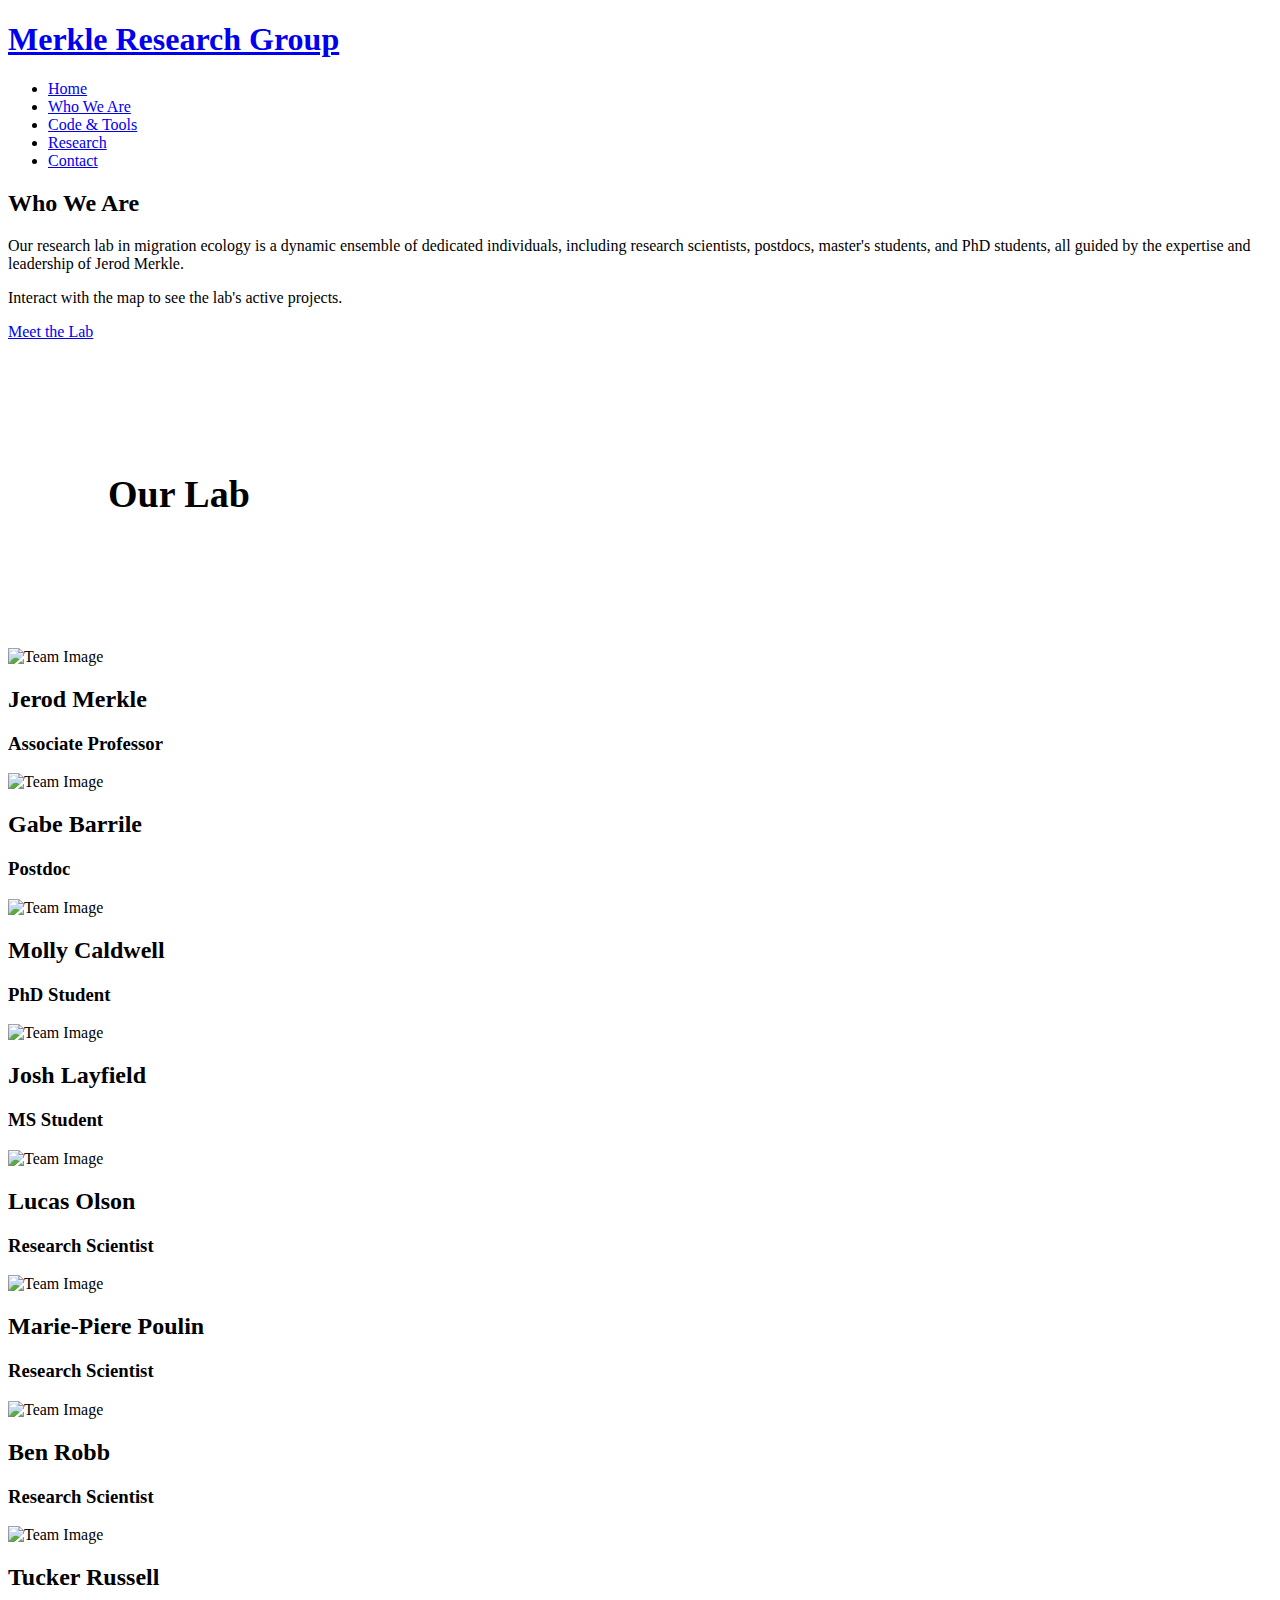
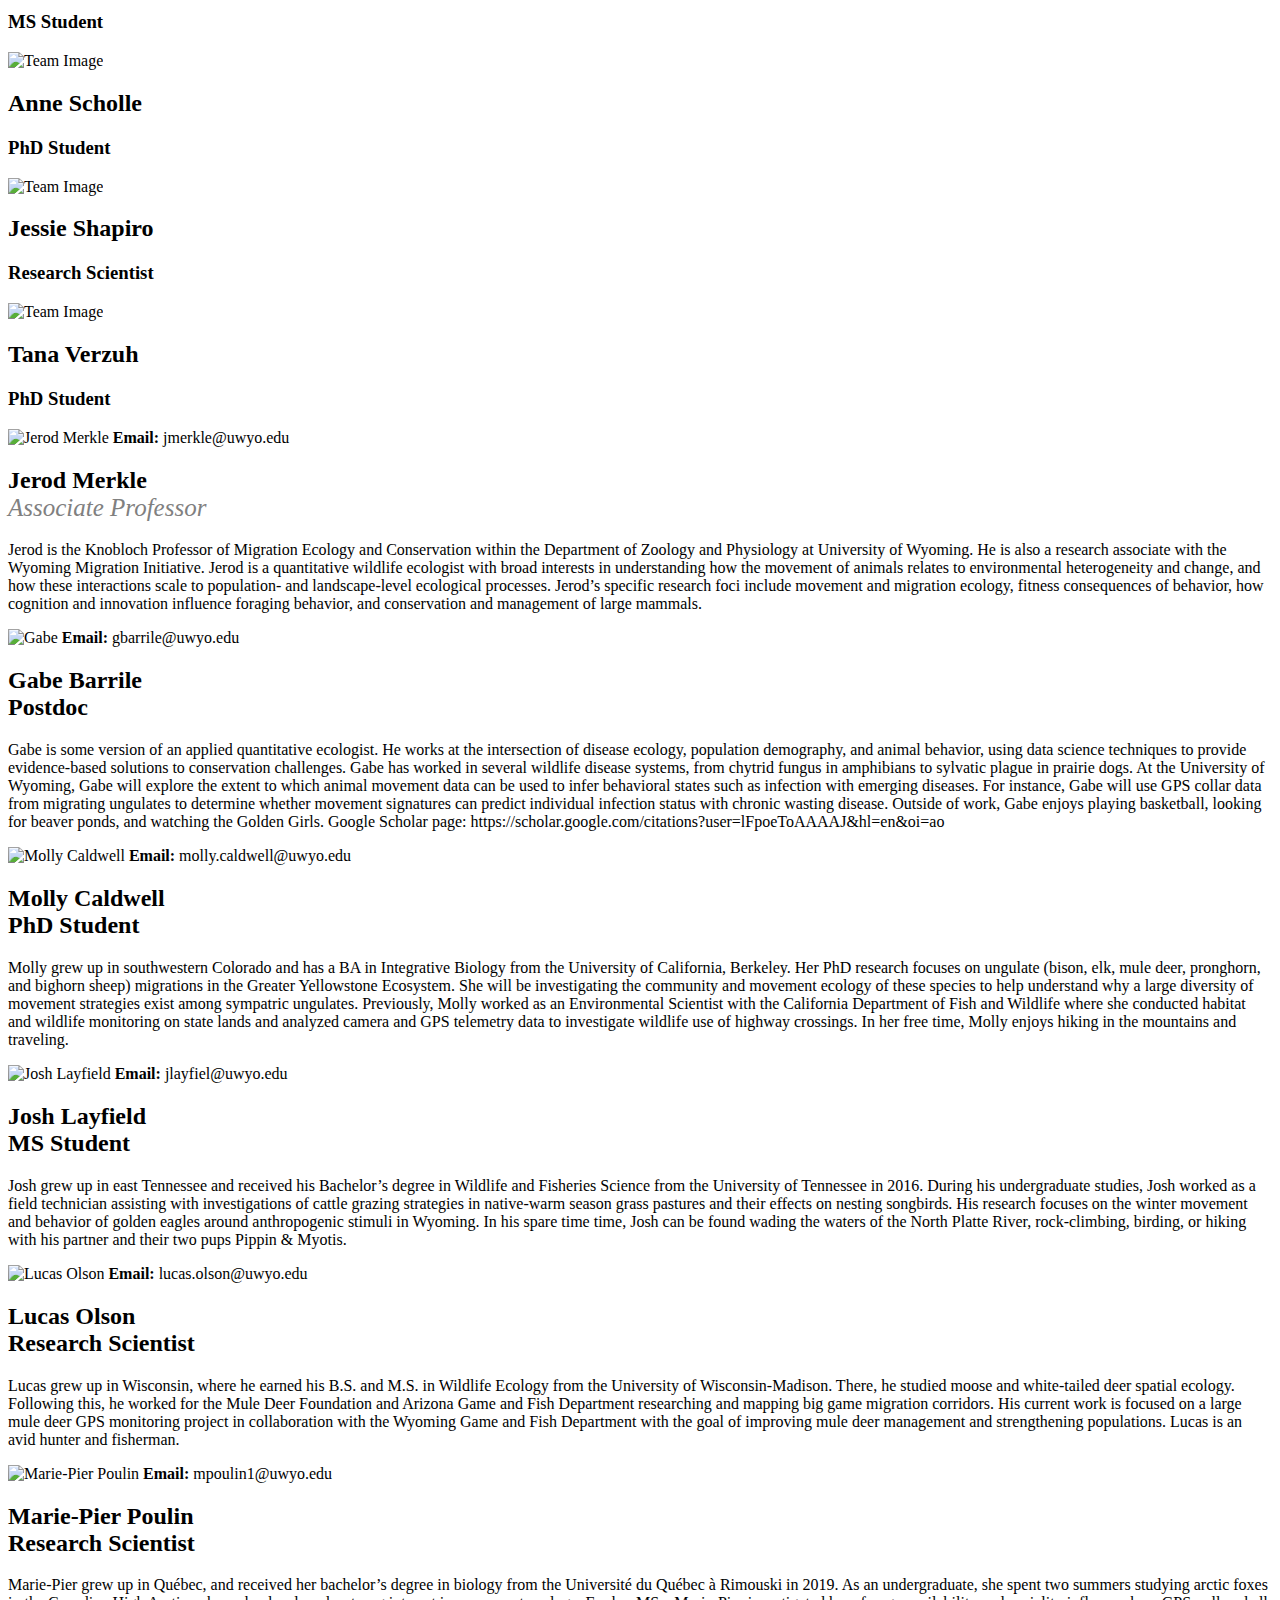
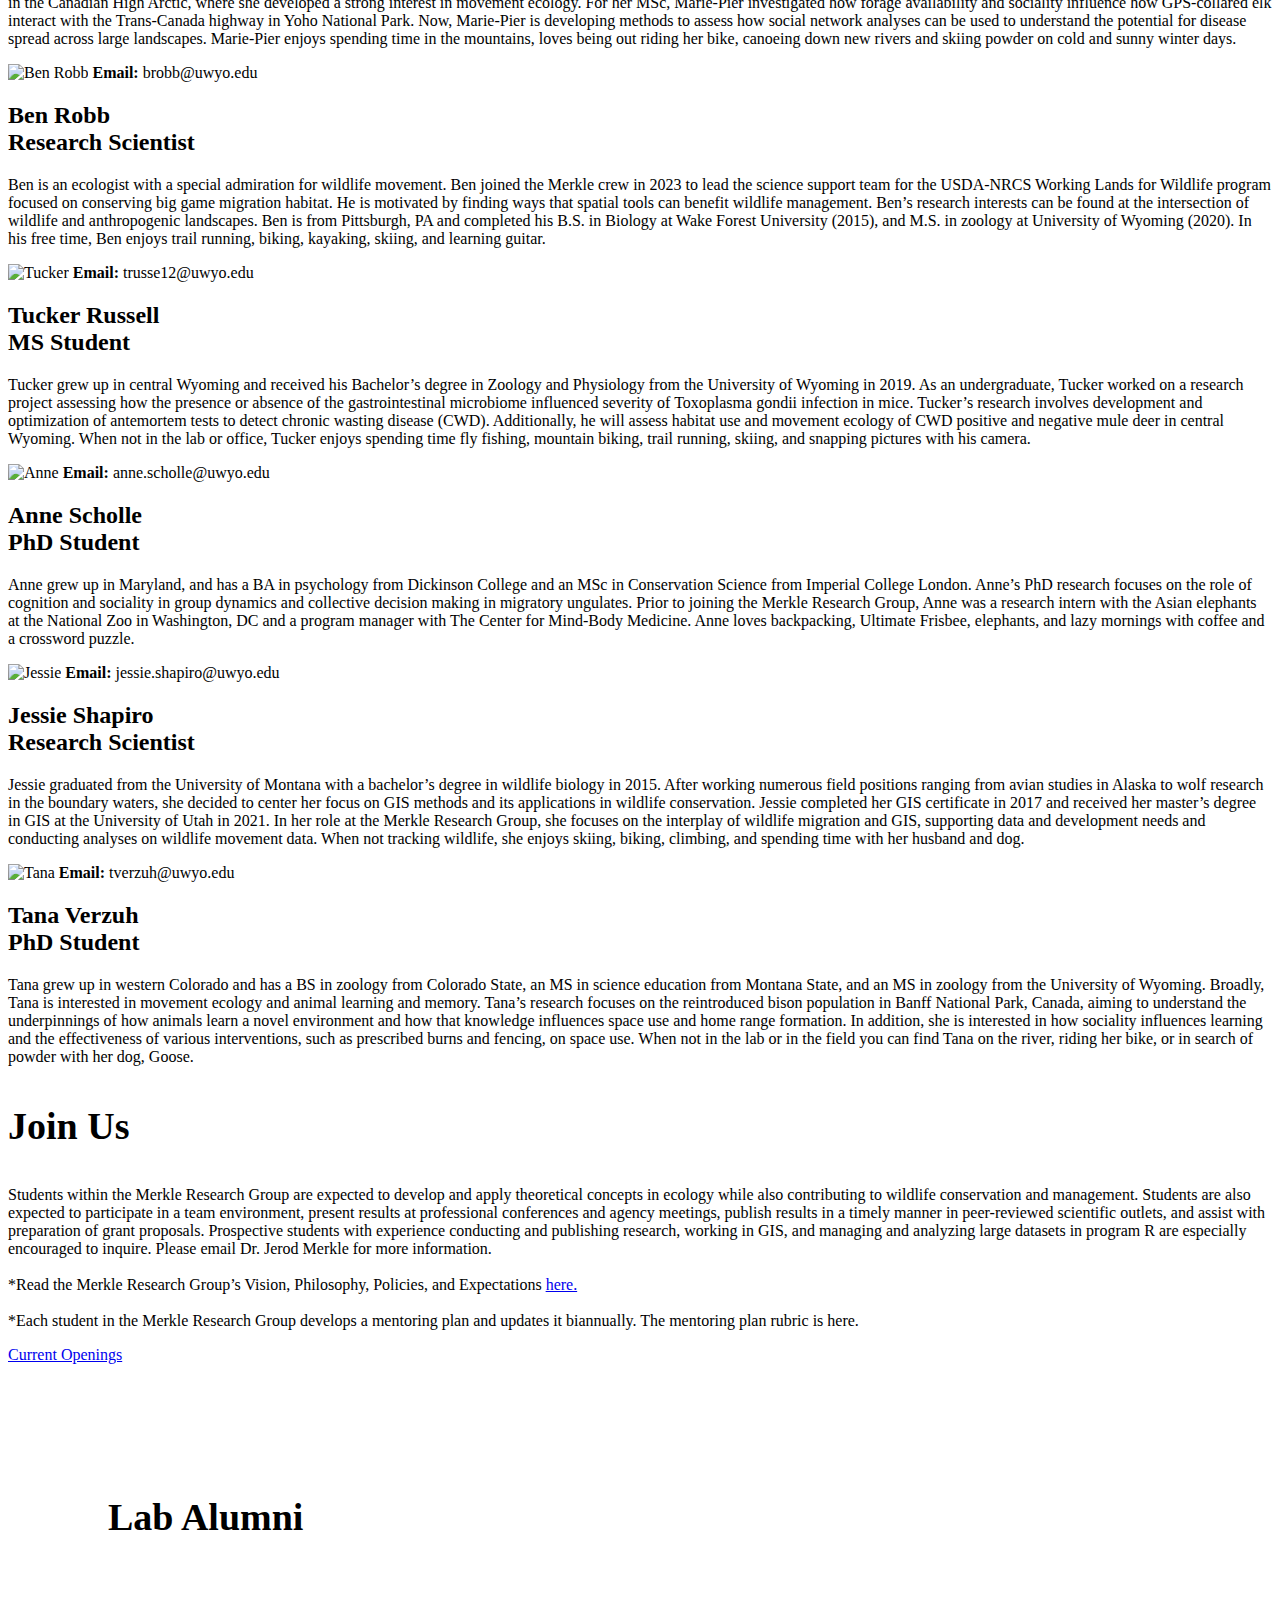
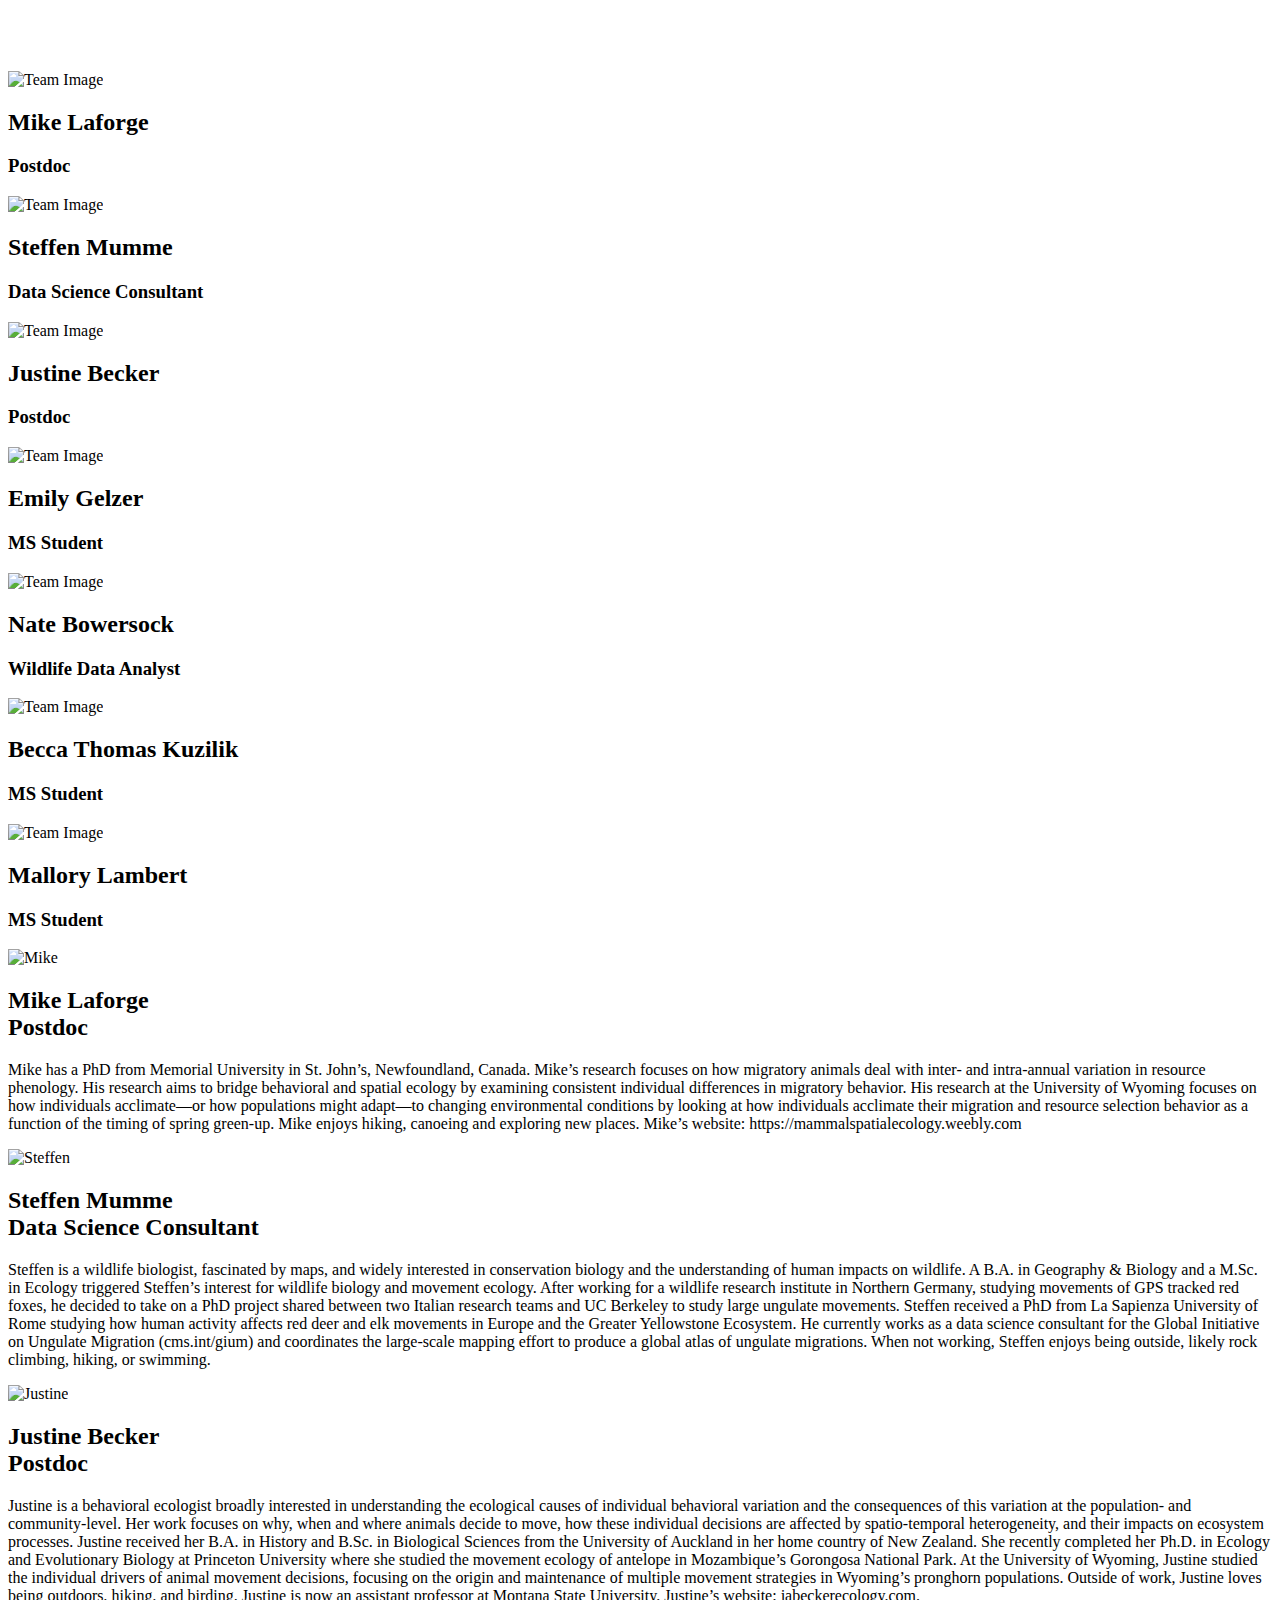
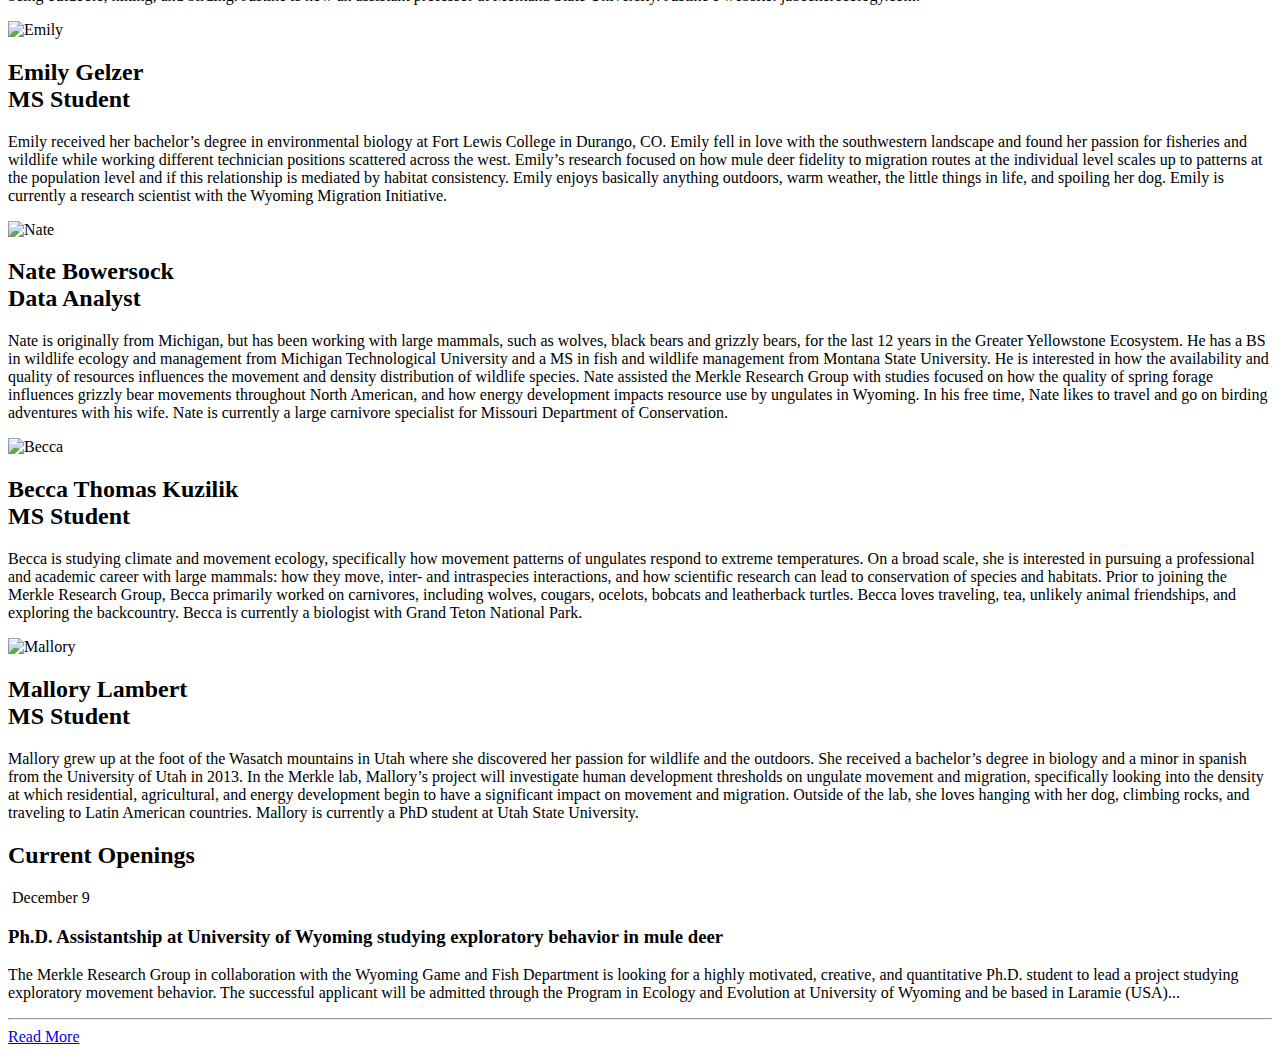
==== about.html @ b8bad6b3 "Add files via upload" ====
<!DOCTYPE html>
<html lang="en">

<head>
  <meta charset="utf-8">
  <meta content="width=device-width, initial-scale=1.0" name="viewport">

  <title>Merkle Research Group - Who We Are</title>
  <meta content="" name="description">
  <meta content="" name="keywords">

  <!-- Favicons -->
  <link href="assets/img/favicon.png" rel="icon">

  <!-- Google Fonts -->
  <link rel="preconnect" href="https://fonts.googleapis.com">
  <link rel="preconnect" href="https://fonts.gstatic.com" crossorigin>
  <link
    href="https://fonts.googleapis.com/css2?family=Open+Sans:ital,wght@0,300;0,400;0,500;0,600;0,700;1,300;1,400;1,600;1,700&family=Roboto:ital,wght@0,300;0,400;0,500;0,600;0,700;1,300;1,400;1,500;1,600;1,700&family=Work+Sans:ital,wght@0,300;0,400;0,500;0,600;0,700;1,300;1,400;1,500;1,600;1,700&display=swap"
    rel="stylesheet">

  <!-- Vendor CSS Files -->
  <link href="assets/vendor/bootstrap/css/bootstrap.min.css" rel="stylesheet">
  <link href="assets/vendor/bootstrap-icons/bootstrap-icons.css" rel="stylesheet">
  <link href="assets/vendor/fontawesome-free/css/all.min.css" rel="stylesheet">
  <link rel="stylesheet" href="https://cdnjs.cloudflare.com/ajax/libs/font-awesome/6.3.0/css/all.min.css">

  <link href="assets/vendor/aos/aos.css" rel="stylesheet">
  <link href="assets/vendor/glightbox/css/glightbox.min.css" rel="stylesheet">
  <link href="assets/vendor/swiper/swiper-bundle.min.css" rel="stylesheet">
  <!-- Libraries Stylesheet -->
  <link href="lib/animate/animate.min.css" rel="stylesheet">
  <link href="lib/owlcarousel/assets/owl.carousel.min.css" rel="stylesheet">
  <link href="lib/lightbox/css/lightbox.min.css" rel="stylesheet">

  <!-- Template Main CSS File -->
  <link href="assets/css/main.css" rel="stylesheet">

</head>

<body>

  <!-- ======= Header ======= -->
  <header id="header" class="header d-flex bg-black align-items-center">
    <div class="container-fluid container-xl d-flex align-items-center justify-content-between">

      <a href="index.html" class="logo d-flex align-items-center">
        <!-- Uncomment the line below if you also wish to use an image logo -->
        <!-- <img src="assets/img/logo.png" alt=""> -->
        <h1>Merkle Research Group<span></span></h1>
      </a>

      <i class="mobile-nav-toggle mobile-nav-show bi bi-list"></i>
      <i class="mobile-nav-toggle mobile-nav-hide d-none bi bi-x"></i>
      <nav id="navbar" class="navbar">
        <ul>
          <li><a href="index.html" >Home</a></li>
          <li><a href="about.html" class="active">Who We Are</a></li>
          <li><a href="code-tools.html">Code & Tools</a></li>
          <li><a href="research.html">Research</a></li>
          <li><a href="contact.html">Contact</a></li>
        </ul>
      </nav><!-- .navbar -->

    </div>
  </header><!-- End Header -->

  <main id="main">

<!-- 
  <div class="breadcrumbs d-flex align-items-center" style="background-image: url(assets/img/pronghorn.jpg);">
    <div class="container position-relative d-flex flex-column align-items-center" data-aos="fade">

      <h2>Who We Are</h2>
   
    </div>
  </div>End Breadcrumbs -->
<!-- Page Header End -->
    <section id="hero" class="hero">

      
  
      <div id="hero-carousel" class="carousel slide" data-bs-ride="carousel" data-bs-interval="3000">
        <div class="carousel-item active" style="position: relative;">
            <!-- Create a container for the iframe -->
            <div class="iframe-container" style="position: absolute; top: 0; left: 0; width: 100%; height: 100%; z-index: 1001;">
                <iframe id="mapFrame" src="study_areas.html" frameborder="0" style="width: 100%; height: 100%; z-index: 1001;"></iframe>
            </div>
    
            <div class="carousel-content" style="position: relative;">
            </div>
    
            <div class="custom-box">
              <div class = "info1">

                <h2>Who We Are</h2>
                <p data-aos="fade-up">Our research lab in migration ecology is a dynamic ensemble of dedicated individuals, 
                  including research scientists, postdocs, master's students, 
                  and PhD students, all guided by the expertise and leadership of Jerod Merkle. </p>
                  <p data-aos="fade-up">Interact with the map to see the lab's active projects.</p>
                  <a data-aos="fade-up" data-aos-delay="200" href="#team" class="btn-get-started">Meet the Lab</a>
                </div>

                </div>
        </div>
    </div>
    
  
    
  
  
    </section> 
  
    <!-- ====== Team Section ======= -->
    <div class="container" id = "team">
      <div class="section-header" style = "padding:100px;">
        <h2 style = "font-size: 38px;
        font-weight: 700;">Our Lab</h2>
      </div>
      <div class="row">
        <div class="column">
          <div class="team-6">
            <div class="team-img" data-tab="team1">
              <img src="assets/img/team/team-1.jpg" alt="Team Image">
            </div>
            <div class="team-content">
              <h2>Jerod Merkle</h2>
              <h3>Associate Professor</h3>
            </div>
          </div>
        </div>
        <div class="column">
          <div class="team-6">
            <div class="team-img" data-tab="team2">
              <img src="assets/img/team/gabe.png" alt="Team Image">
            </div>
            <div class="team-content">
              <h2>Gabe Barrile</h2>
              <h3>Postdoc</h3>
            </div>
          </div>
        </div>
          <div class="column">
              <div class="team-6">
                <div class="team-img" data-tab="team3">
                  <img src="assets/img/team/molly.png" alt="Team Image">
                  </div>
                  <div class="team-content">
                      <h2>Molly Caldwell</h2>
                      <h3>PhD Student</h3>

                  </div>
              </div>
          </div>
          <div class="column">
              <div class="team-6">
                <div class="team-img" data-tab="team4">
                  <img src="assets/img/team/josh.png" alt="Team Image">
                  </div>
                  <div class="team-content">
                      <h2>Josh Layfield</h2>
                      <h3>MS Student</h3>
                  </div>
              </div>
          </div>
          <div class="column">
            <div class="team-6">
              <div class="team-img" data-tab="team5">
                <img src="assets/img/team/lucas_olson.png" alt="Team Image">
                </div>
                <div class="team-content">
                    <h2>Lucas Olson</h2>
                    <h3>Research Scientist</h3>
                </div>
            </div>
        </div>
        <div class="column">
          <div class="team-6">
            <div class="team-img" data-tab="team6">
              <img src="assets/img/team/mp.png" alt="Team Image">
              </div>
              <div class="team-content">
                  <h2>Marie-Piere Poulin</h2>
                  <h3>Research Scientist</h3>
              </div>
          </div>
      </div>
      <div class="column">
        <div class="team-6">
          <div class="team-img" data-tab="team7">
            <img src="assets/img/team/ben_robb.png" alt="Team Image">
            </div>
            <div class="team-content">
                <h2>Ben Robb</h2>
                <h3>Research Scientist</h3>
            </div>
        </div>
    </div>
        <div class="column">
          <div class="team-6">
            <div class="team-img" data-tab="team8">
              <img src="assets/img/team/tucker.png" alt="Team Image">
              </div>
              <div class="team-content">
                  <h2>Tucker Russell</h2>
                  <h3>MS Student</h3>
              </div>
          </div>
      </div>
      <div class="column">
        <div class="team-6">
          <div class="team-img" data-tab="team9">
            <img src="assets/img/team/anne.png" alt="Team Image">
            </div>
            <div class="team-content">
                <h2>Anne Scholle</h2>
                <h3>PhD Student</h3>
            </div>
        </div>
    </div>
      <div class="column">
        <div class="team-6">
          <div class="team-img" data-tab="team10">
            <img src="assets/img/team/jessie_shapiro.png" alt="Team Image">
            </div>
            <div class="team-content">
                <h2>Jessie Shapiro</h2>
                <h3>Research Scientist</h3>
            </div>
        </div>
    </div>
    <div class="column">
      <div class="team-6">
        <div class="team-img" data-tab="team11">
          <img src="assets/img/team/tana.png" alt="Team Image">
          </div>
          <div class="team-content">
              <h2>Tana Verzuh</h2>
              <h3>PhD Student</h3>
          </div>
      </div>
    </div>
      </div> 
  </div>
  <!--- ========= End of Team Section ======== -->


    <!--- ========= Start of Popups for Team Section ======== -->

            <!-- Popup for Team Member 1 -->
            <div class="popup_wrap" id="team1">
              <div class="overlay"></div>
    
              <div class="popup_box">
                <div class="close_btn"></div>
                <div class="left_image">
                  <img src="assets/img/team/team-1.jpg" alt="Jerod Merkle"/>
                  <span class="email">
                    <strong>Email:</strong> jmerkle@uwyo.edu
                    </span>   
                </div>
    
                <div class="right_content">
                  <h2>Jerod Merkle <br>
                    <span class="status" style="font-style: italic; color: grey; font-size: 25px; font-weight: lighter;">Associate Professor</span>
                  </h2>
                  <p>
                    <!-- Content for Team Member 1 -->
                    Jerod is the Knobloch Professor of Migration Ecology and Conservation within the Department of Zoology and Physiology at
                     University of Wyoming.  He is also a research associate with the Wyoming Migration Initiative. Jerod is a quantitative 
                     wildlife ecologist with broad interests in understanding how the movement of animals relates to environmental heterogeneity 
                     and change, and how these interactions scale to population- and landscape-level ecological processes. Jerod’s specific research 
                     foci include movement and migration ecology, fitness consequences of behavior, 
                    how cognition and innovation influence foraging behavior, and conservation and management of large mammals.
                  </p>
                </div>
              </div>
            </div>


            <!-- Popup for Team Member 2 -->
            <div class="popup_wrap" id="team2">
              <div class="overlay"></div>
    
              <div class="popup_box">
                <div class="close_btn"></div>
                <div class="left_image">
                  <img src="assets/img/team/gabe.png" alt="Gabe"/>
                  <span class="email">
                    <strong>Email:</strong> gbarrile@uwyo.edu
                    </span>   
                </div>
    
                <div class="right_content">
                  <h2>Gabe Barrile <br>
                    <span class="status">Postdoc</span>
                  </h2>
                  <p>
                    <!-- Content for Team Member 2 -->
                    Gabe is some version of an applied quantitative ecologist. He works at the intersection of disease ecology, 
                    population demography, and animal behavior, using data science techniques to provide evidence-based solutions
                      to conservation challenges. Gabe has worked in several wildlife disease systems, from chytrid fungus in amphibians 
                      to sylvatic plague in prairie dogs. At the University of Wyoming, Gabe will explore the extent to which animal movement
                      data can be used to infer behavioral states such as infection with emerging diseases. For instance, Gabe will 
                      use GPS collar data from migrating ungulates to determine whether movement signatures can predict individual 
                      infection status with chronic wasting disease. Outside of work, Gabe enjoys playing basketball, looking for
                        beaver ponds, and watching the Golden Girls.
                      Google Scholar page: https://scholar.google.com/citations?user=lFpoeToAAAAJ&hl=en&oi=ao
                  </p>
                
                </div>
              </div>
            </div>
              <!-- Popup for Team Member 3 -->
              <div class="popup_wrap" id="team3">
                <div class="overlay"></div>
      
                <div class="popup_box">
                  <div class="close_btn"></div>
                  <div class="left_image">
                    <img src="assets/img/team/molly.png" alt="Molly Caldwell"/>
                    <span class="email">
                      <strong>Email:</strong> molly.caldwell@uwyo.edu
                      </span>   
                  </div>
      
                  <div class="right_content">
                    <h2>Molly Caldwell <br>
                      <span class="status" >PhD Student</span>
                    </h2>
                    <p>
                      <!-- Content for Team Member 3 -->
                      Molly grew up in southwestern Colorado and has a BA in Integrative Biology from the University of California, Berkeley.
                       Her PhD research focuses on ungulate (bison, elk, mule deer, pronghorn, and bighorn sheep) migrations in the Greater Yellowstone
                        Ecosystem. She will be investigating the community and movement ecology of these species to help understand why a large
                         diversity of movement strategies exist among sympatric ungulates. Previously, Molly worked as an Environmental Scientist 
                         with the California Department of Fish and Wildlife where she conducted habitat and wildlife monitoring on state lands
                          and analyzed camera and GPS telemetry data to investigate wildlife use of highway crossings. 
                      In her free time, Molly enjoys hiking in the mountains and traveling.
                    </p>
                 
                  </div>
                </div>
              </div>


            <!-- Popup for Team Member 4 -->
            <div class="popup_wrap" id="team4">
              <div class="overlay"></div>
    
              <div class="popup_box">
                <div class="close_btn"></div>
                <div class="left_image">
                  <img src="assets/img/team/josh.png" alt="Josh Layfield"/>
                  <span class="email">
                    <strong>Email:</strong> jlayfiel@uwyo.edu
                    </span>                
                  </div>
    
                <div class="right_content">
                  <h2>Josh Layfield <br>
                    <span class="status">MS Student</span>
                  </h2>
                  <p>
                    <!-- Content for Team Member 4 -->
                    Josh grew up in east Tennessee and received his Bachelor’s degree in Wildlife and Fisheries Science from the University of Tennessee in 2016.  During his undergraduate studies, Josh worked as a field technician assisting with investigations of cattle grazing strategies in native-warm season grass pastures and their effects on nesting songbirds. His research focuses on the winter movement and behavior of golden eagles around anthropogenic stimuli in Wyoming. In his spare time time, Josh can be found wading the waters of the North Platte River, rock-climbing, birding, or hiking with his partner and their two pups Pippin & Myotis.
                  </p>
               
                </div>
              </div>
            </div>

             <!-- Popup for Team Member 5 -->
             <div class="popup_wrap" id="team5">
              <div class="overlay"></div>
    
              <div class="popup_box">
                <div class="close_btn"></div>
                <div class="left_image">
                  <img src="assets/img/team/lucas_olson.png" alt="Lucas Olson"/>
                  <span class="email">
                    <strong>Email:</strong> lucas.olson@uwyo.edu
                    </span>                </div>
    
                <div class="right_content">
                  <h2>Lucas Olson <br>
                    <span class="status">Research Scientist</span>

                  </h2>

                  <p>
                    <!-- Content for Team Member 5-->
                    Lucas grew up in Wisconsin, where he earned his B.S. and M.S. in Wildlife Ecology from the University of Wisconsin-Madison. 
                    There, he studied moose and white-tailed deer spatial ecology. Following this, he worked for the Mule Deer Foundation and 
                    Arizona Game and Fish Department researching and mapping big game migration corridors. His current work is focused on a large 
                    mule deer GPS monitoring project in collaboration with the Wyoming Game and Fish Department with the goal of improving mule deer
                     management and strengthening populations. 
                    Lucas is an avid hunter and fisherman.
                  </p>
               
                </div>
              </div>
            </div>


              <!-- Popup for Team Member 6 -->
              <div class="popup_wrap" id="team6">
                <div class="overlay"></div>
      
                <div class="popup_box">
                  <div class="close_btn"></div>
                  <div class="left_image">
                    <img src="assets/img/team/mp.png" alt="Marie-Pier Poulin"/>
                    <span class="email">
                      <strong>Email:</strong> mpoulin1@uwyo.edu
                      </span>                  </div>
      
                  <div class="right_content">
                    <h2>Marie-Pier Poulin <br>
                      <span class="status">Research Scientist</span>
                    </h2>
                    <p>
                      <!-- Content for Team Member 5-->
                      Marie-Pier grew up in Québec, and received her bachelor’s degree in biology from the Université du Québec à Rimouski in 2019.
                       As an undergraduate, she spent two summers studying arctic foxes in the Canadian High Arctic, where she developed a strong
                        interest in movement ecology. For her MSc, Marie-Pier investigated how forage availability and sociality influence how 
                        GPS-collared elk interact with the Trans-Canada highway in Yoho National Park. Now, Marie-Pier is developing methods to
                         assess how social network analyses can be used to understand the potential for disease spread across large landscapes. 
                         Marie-Pier enjoys spending time in the mountains, 
                      loves being out riding her bike, canoeing down new rivers and skiing powder on cold and sunny winter days.
                    </p>
                 
                  </div>
                </div>
              </div>

                <!-- Popup for Team Member 7 -->
             <div class="popup_wrap" id="team7">
              <div class="overlay"></div>
    
              <div class="popup_box">
                <div class="close_btn"></div>
                <div class="left_image">
                  <img src="assets/img/team/ben_robb.png" alt="Ben Robb"/>
                  <span class="email">
                    <strong>Email:</strong> brobb@uwyo.edu
                    </span>                </div>
    
                <div class="right_content">
                  <h2>Ben Robb <br>
                    <span class="status">Research Scientist</span>
                  </h2>
                  <p>
                    <!-- Content for Team Member 7-->
                    Ben is an ecologist with a special admiration for wildlife movement. Ben joined the Merkle crew in 2023 to lead the science
                     support team for the USDA-NRCS Working Lands for Wildlife program focused on conserving big game migration habitat. He is 
                     motivated by finding ways that spatial tools can benefit wildlife management. Ben’s research interests can be found at the 
                     intersection of wildlife and anthropogenic landscapes. Ben is from Pittsburgh, PA and completed his B.S. in Biology at Wake
                      Forest University (2015), and M.S. in zoology at University of Wyoming (2020).
                     In his free time, Ben enjoys trail running, biking, kayaking, skiing, and learning guitar.
                  </p>
               
                </div>
              </div>
            </div>


            <!-- Popup for Team Member 8 -->
            <div class="popup_wrap" id="team8">
              <div class="overlay"></div>
    
              <div class="popup_box">
                <div class="close_btn"></div>
                <div class="left_image">
                  <img src="assets/img/team/tucker.png" alt="Tucker"/>
                  <span class="email">
                    <strong>Email:</strong> trusse12@uwyo.edu
                    </span>                </div>
    
                <div class="right_content">
                  <h2>Tucker Russell<br>
                    <span class="status">MS Student</span>
                  </h2>
                  <p>
                    <!-- Content for Team Member 8-->
                    Tucker grew up in central Wyoming and received his Bachelor’s degree in Zoology and Physiology from the University 
                    of Wyoming in 2019. As an undergraduate, Tucker worked on a research project assessing how the presence or absence of
                      the gastrointestinal microbiome influenced severity of Toxoplasma gondii infection in mice. Tucker’s research involves
                      development and optimization of antemortem tests to detect chronic wasting disease (CWD). Additionally, he will
                        assess habitat use and movement ecology of CWD positive and negative mule deer in central Wyoming. When not in the 
                        lab or office, 
                    Tucker enjoys spending time fly fishing, mountain biking, trail running, skiing, and snapping pictures with his camera.
                  </p>
                               
                    </div>
                </div>
              </div>

            <!-- Popup for Team Member 8 -->
            <div class="popup_wrap" id="team9">
              <div class="overlay"></div>
    
              <div class="popup_box">
                <div class="close_btn"></div>
                <div class="left_image">
                  <img src="assets/img/team/anne.png" alt="Anne"/>
                  <span class="email">
                    <strong>Email:</strong> anne.scholle@uwyo.edu
                    </span>                </div>
    
                <div class="right_content">
                  <h2>Anne Scholle<br>
                    <span class="status">PhD Student</span>
                  </h2>
                  <p>
                    <!-- Content for Team Member 9-->
                    Anne grew up in Maryland, and has a BA in psychology from Dickinson College and an MSc in Conservation Science from
                     Imperial College London. Anne’s PhD research focuses on the role of cognition and sociality in group dynamics and 
                     collective decision making in migratory ungulates. Prior to joining the Merkle Research Group, Anne was a research
                      intern with the Asian elephants at the National Zoo in Washington, DC and a program manager with The Center for
                       Mind-Body Medicine.
                     Anne loves backpacking, Ultimate Frisbee, elephants, and lazy mornings with coffee and a crossword puzzle.
                  </p>
                               
                    </div>
                </div>
              </div>

            <!-- Popup for Team Member 10 -->
            <div class="popup_wrap" id="team10">
              <div class="overlay"></div>
    
              <div class="popup_box">
                <div class="close_btn"></div>
                <div class="left_image">
                  <img src="assets/img/team/jessie_shapiro.png" alt="Jessie"/>
                  <span class="email">
                    <strong>Email:</strong> jessie.shapiro@uwyo.edu
                    </span>                </div>
    
                <div class="right_content">
                  <h2>Jessie Shapiro<br>
                    <span class="status">Research Scientist</span>
                  </h2>
                  <p>
                    <!-- Content for Team Member 10-->
                    Jessie graduated from the University of Montana with a bachelor’s degree in wildlife biology in 2015. 
                    After working numerous field positions ranging from avian studies in Alaska to wolf research in the boundary waters, 
                    she decided to center her focus on GIS methods and its applications in wildlife conservation. Jessie completed her GIS
                     certificate in 2017 and received her master’s degree in GIS at the University of Utah in 2021. In her role at the 
                     Merkle Research Group, she focuses on the interplay of wildlife migration and GIS, supporting data and development
                      needs and conducting analyses on wildlife movement data. 
                    When not tracking wildlife, she enjoys skiing, biking, climbing, and spending time with her husband and dog.
                  </p>
                               
                    </div>
                </div>
              </div>

            <!-- Popup for Team Member 11 -->
            <div class="popup_wrap" id="team11">
              <div class="overlay"></div>
    
              <div class="popup_box">
                <div class="close_btn"></div>
                <div class="left_image">
                  <img src="assets/img/team/tana.png" alt="Tana"/>
                  <span class="email">
                  <strong>Email:</strong> tverzuh@uwyo.edu
                  </span>
                </div>
    
                <div class="right_content">
                  <h2>Tana Verzuh<br>
                    <span class="status">PhD Student</span>
                  </h2>
                  <p>
                    <!-- Content for Team Member 11-->
                    Tana grew up in western Colorado and has a BS in zoology from Colorado State, an MS in science education from Montana
                     State, and an MS in zoology from the University of Wyoming. Broadly, Tana is interested in movement ecology and
                      animal learning and memory. Tana’s research focuses on the reintroduced bison population in Banff National Park,
                       Canada, aiming to understand the underpinnings of how animals learn a novel environment and how that knowledge
                        influences space use and home range formation. In addition, she is interested in how sociality influences learning 
                        and the effectiveness of various interventions, such as prescribed burns and fencing, on space use. When not 
                    in the lab or in the field you can find Tana on the river, riding her bike, or in search of powder with her dog, Goose.
                  </p>
                               
                    </div>
                </div>
              </div>




     

      <!-- Banner Start -->
  <section id="call-to-action" class="call-to-action">
    <div class="container" data-aos="fade-up">
      <div class="row justify-content-center">
        <div class="col-lg-6 text-center">
          <h3 style = "font-size: 38px;
          font-weight: 700;">Join Us</h3>
          <p>
          Students within the Merkle Research Group are expected to develop and apply theoretical concepts in ecology while also contributing to wildlife conservation and management. Students are also expected to participate in a team environment, present results at professional conferences and agency meetings, publish results in a timely manner in peer-reviewed scientific outlets, and assist with preparation of grant proposals.

          Prospective students with experience conducting and publishing research, working in GIS, and managing and analyzing large datasets in program R are especially encouraged to inquire.
           Please email Dr. Jerod Merkle for more information.
          <br>
          <br>
          *Read the Merkle Research Group’s Vision, Philosophy, Policies, and Expectations <a href = "https://jamerkleresearch.files.wordpress.com/2018/12/The-Merkle-Lab-Vision.pdf">here.</a>
          <br>
          <br>
          *Each student in the Merkle Research Group develops a mentoring plan and updates it biannually. The mentoring plan rubric is here.
                        </p>
          <a class="cta-btn" href="#current-openings">Current Openings</a>
        </div>
      </div>

    </div>
  </section><!-- End Call To Action Section -->


  <!--- ====== Lab Alumni Section =======-->

  <div class="container" id = "team">
    <div class="section-header" style = "padding:100px;">
      <h2 style = "font-size: 38px;
      font-weight: 700;">Lab Alumni</h2>
    </div>
    <div class="row">
      <div class="column">
        <div class="team-6">
          <div class="team-img" data-tab="alumni1">
            <img src="assets/img/team/mike_laforge.png" alt="Team Image">
            </div>
            <div class="team-content">
                <h2>Mike Laforge</h2>
                <h3>Postdoc</h3>
            </div>
        </div>
    </div>
      <div class="column">
        <div class="team-6">
          <div class="team-img" data-tab="alumni2">
            <img src="assets/img/team/steffen_mumme.png" alt="Team Image">
          </div>
          <div class="team-content">
            <h2>Steffen Mumme</h2>
            <h3>Data Science Consultant</h3>
          </div>
        </div>
      </div>
      <div class="column">
        <div class="team-6">
          <div class="team-img" data-tab="alumni3">
            <img src="assets/img/team/jabecker.png" alt="Team Image">
          </div>
          <div class="team-content">
            <h2>Justine Becker</h2>
            <h3>Postdoc</h3>
          </div>
        </div>
      </div>
        <div class="column">
            <div class="team-6">
              <div class="team-img" data-tab="alumni4">
                <img src="assets/img/team/emily_gelzer.png" alt="Team Image">
                </div>
                <div class="team-content">
                    <h2>Emily Gelzer</h2>
                    <h3>MS Student</h3>

                </div>
            </div>
        </div>
        <div class="column">
            <div class="team-6">
              <div class="team-img" data-tab="alumni5">
                <img src="assets/img/team/bowersock.png" alt="Team Image">
                </div>
                <div class="team-content">
                    <h2>Nate Bowersock</h2>
                    <h3>Wildlife Data Analyst</h3>
                </div>
            </div>
        </div>
        <div class="column">
          <div class="team-6">
            <div class="team-img" data-tab="alumni6">
              <img src="assets/img/team/thomas_kuzilik.png" alt="Team Image">
              </div>
              <div class="team-content">
                  <h2>Becca Thomas Kuzilik</h2>
                  <h3>MS Student</h3>
              </div>
          </div>
      </div>

    <div class="column">
      <div class="team-6">
        <div class="team-img" data-tab="alumni7">
          <img src="assets/img/team/mallory.png" alt="Team Image">
          </div>
          <div class="team-content">
              <h2>Mallory Lambert</h2>
              <h3>MS Student</h3>
          </div>
      </div>
  </div>
    </div> 
</div>

            <!-- Popup for Lab Alumni Member 1 -->
            <div class="popup_wrap" id="alumni1">
              <div class="overlay"></div>
    
              <div class="popup_box">
                <div class="close_btn"></div>
                <div class="left_image">
                  <img src="assets/img/team/mike_laforge.png" alt="Mike"/>
                </div>
    
                <div class="right_content">
                  <h2>Mike Laforge<br>
                    <span class="status">Postdoc</span>
                  </h2>
                  <p>
                    Mike has a PhD from Memorial University in St. John’s, Newfoundland, Canada. Mike’s research focuses on how migratory 
                    animals deal with inter- and intra-annual variation in resource phenology. His research aims to bridge behavioral and 
                    spatial ecology by examining consistent individual differences in migratory behavior. His research at the University 
                    of Wyoming focuses on how individuals acclimate—or how populations might adapt—to changing environmental conditions
                     by looking at how individuals acclimate their migration and resource selection behavior as a function of the timing 
                     of spring green-up. Mike enjoys hiking, canoeing and exploring new places.
                     Mike’s website: https://mammalspatialecology.weebly.com
                      </p>
                               
                    </div>
                </div>
              </div>

            <!-- Popup for Lab Alumni Member 2 -->
            <div class="popup_wrap" id="alumni2">
              <div class="overlay"></div>
    
              <div class="popup_box">
                <div class="close_btn"></div>
                <div class="left_image">
                  <img src="assets/img/team/steffen_mumme.png" alt="Steffen"/>
                </div>
    
                <div class="right_content">
                  <h2>Steffen Mumme<br>
                    <span class="status">Data Science Consultant</span>
                  </h2>
                  <p>
                    Steffen is a wildlife biologist, fascinated by maps, and widely interested in conservation biology and the understanding of human impacts on wildlife. A B.A. in Geography & Biology and a M.Sc. in Ecology triggered 
                    Steffen’s interest for wildlife biology and movement ecology. After working for a wildlife research institute 
                    in Northern Germany, studying movements of GPS tracked red foxes, he decided to take on a PhD project shared
                     between two Italian research teams and UC Berkeley to study large ungulate movements. Steffen received a PhD
                      from La Sapienza University of Rome studying how human activity affects red deer and elk movements in Europe
                       and the Greater Yellowstone Ecosystem. He currently works as a data science consultant for the Global
                        Initiative on Ungulate Migration (cms.int/gium) and coordinates the large-scale mapping effort to produce
                         a global atlas of ungulate migrations.
                     When not working, Steffen enjoys being outside, likely rock climbing, hiking, or swimming.
                      </p>
                               
                    </div>
                </div>
              </div>


                          <!-- Popup for Lab Alumni Member 3 -->
            <div class="popup_wrap" id="alumni3">
              <div class="overlay"></div>
    
              <div class="popup_box">
                <div class="close_btn"></div>
                <div class="left_image">
                  <img src="assets/img/team/jabecker.png" alt="Justine"/>
                </div>
    
                <div class="right_content">
                  <h2>Justine Becker<br>
                    <span class="status">Postdoc</span>
                  </h2>
                  <p>
                    Justine is a behavioral ecologist broadly interested in understanding the ecological causes of individual behavioral variation and the consequences of this variation at the population- and community-level. Her work focuses on why, when and where animals decide to move, how these individual decisions are affected by spatio-temporal heterogeneity, and their impacts on ecosystem processes. Justine received her B.A. in History and B.Sc. in Biological Sciences from the University of Auckland in her home country of New Zealand. She recently completed her Ph.D. in Ecology and Evolutionary Biology at Princeton University where she studied the movement ecology of antelope in Mozambique’s Gorongosa National Park. At the University of Wyoming, Justine studied the individual drivers of animal movement decisions, focusing on the origin and maintenance of multiple movement strategies in Wyoming’s pronghorn populations. Outside of work, Justine loves being outdoors, hiking, and birding. Justine is now an assistant professor at Montana State University. Justine’s website: jabeckerecology.com.
                      </p>
                               
                    </div>
                </div>
              </div>

                                        <!-- Popup for Lab Alumni Member 4 -->
            <div class="popup_wrap" id="alumni4">
              <div class="overlay"></div>
    
              <div class="popup_box">
                <div class="close_btn"></div>
                <div class="left_image">
                  <img src="assets/img/team/emily_gelzer.png" alt="Emily"/>
                </div>
    
                <div class="right_content">
                  <h2>Emily Gelzer<br>
                    <span class="status">MS Student</span>
                  </h2>
                  <p>
                    Emily received her bachelor’s degree in environmental biology at Fort Lewis College in Durango, CO. Emily fell in love with the southwestern landscape and found her passion for fisheries and wildlife while working different technician positions scattered across the west. Emily’s research focused on how mule deer fidelity to migration routes at the individual level scales up to patterns at the population level and if this relationship is mediated by habitat consistency. Emily enjoys basically anything outdoors, warm weather, the little things in life, and spoiling her dog. Emily is currently a research scientist with the Wyoming Migration Initiative.                      </p>
                               
                    </div>
                </div>
              </div>

                            <!-- Popup for Lab Alumni Member 5 -->
            <div class="popup_wrap" id="alumni5">
              <div class="overlay"></div>
    
              <div class="popup_box">
                <div class="close_btn"></div>
                <div class="left_image">
                  <img src="assets/img/team/bowersock.png" alt="Nate"/>
                </div>
    
                <div class="right_content">
                  <h2>Nate Bowersock<br>
                    <span class="status">Data Analyst</span>
                  </h2>
                  <p>
                    Nate is originally from Michigan, but has been working with large mammals, such as wolves, black bears and grizzly bears, for the last 12 years in the Greater Yellowstone Ecosystem. He has a BS in wildlife ecology and management from Michigan Technological University and a MS in fish and wildlife management from Montana State University. He is interested in how the availability and quality of resources influences the movement and density distribution of wildlife species. Nate assisted the Merkle Research Group with studies focused on how the quality of spring forage influences grizzly bear movements throughout North American, and how energy development impacts resource use by ungulates in Wyoming. In his free time, Nate likes to travel and go on birding adventures with his wife. Nate is currently a large carnivore specialist for Missouri Department of Conservation.                               
                    </div>
                </div>
              </div>

                                      <!-- Popup for Lab Alumni Member 6 -->
            <div class="popup_wrap" id="alumni6">
              <div class="overlay"></div>
    
              <div class="popup_box">
                <div class="close_btn"></div>
                <div class="left_image">
                  <img src="assets/img/team/thomas_kuzilik.png" alt="Becca"/>
                </div>
    
                <div class="right_content">
                  <h2>Becca Thomas Kuzilik<br>
                    <span class="status">MS Student</span>
                  </h2>
                  <p>
                    Becca is studying climate and movement ecology, specifically how movement patterns of ungulates respond to extreme temperatures. On a broad scale, she is interested in pursuing a professional and academic career with large mammals: how they move, inter- and intraspecies interactions, and how scientific research can lead to conservation of species and habitats. Prior to joining the Merkle Research Group, Becca primarily worked on carnivores, including wolves, cougars, ocelots, bobcats and leatherback turtles. Becca loves traveling, tea, unlikely animal friendships, and exploring the backcountry. Becca is currently a biologist with Grand Teton National Park.                    </div>
                </div>
              </div>

          <!-- Popup for Lab Alumni Member 7 -->
            <div class="popup_wrap" id="alumni7">
              <div class="overlay"></div>
    
              <div class="popup_box">
                <div class="close_btn"></div>
                <div class="left_image">
                  <img src="assets/img/team/mallory.png" alt="Mallory"/>
                </div>
    
                <div class="right_content">
                  <h2>Mallory Lambert<br>
                    <span class="status">MS Student</span>
                  </h2>
                  <p>
                    Mallory grew up at the foot of the Wasatch mountains in Utah where she discovered her passion for wildlife and the outdoors. She received a bachelor’s degree in biology and a minor in spanish from the University of Utah in 2013. In the Merkle lab, Mallory’s project will investigate human development thresholds on ungulate movement and migration, specifically looking into the density at which residential, agricultural, and energy development begin to have a significant impact on movement and migration. Outside of the lab, she loves hanging with her dog, climbing rocks, and traveling to Latin American countries. Mallory is currently a PhD student at Utah State University.                </div>
              </div>
            </div>







    <!-- ======= Current Openings Sections ======= -->
    <section id="current-openings" class="current-openings section-bg">
      <div class="container" data-aos="fade-up">

    
    
  <div class="section-header" >
        <h2>Current Openings</h2>
      </div>

      <div class="row gy-5">

        <div class="col-xl-4 col-md-6" data-aos="fade-up" data-aos-delay="100">
          <div class="post-item position-relative h-100">

            <div class="post-img position-relative overflow-hidden">
              <img src="assets/img/hero-carousel/deer.jpg" class="img-fluid" alt="">
              <span class="post-date">December 9</span>
            </div>

            <div class="post-content d-flex flex-column">

              <h3 class="post-title">Ph.D. Assistantship at University of Wyoming studying
                exploratory behavior in mule deer</h3>

              <div class="meta d-flex align-items-center">
                <p>The Merkle Research Group in collaboration with the Wyoming Game and Fish Department is
                  looking for a highly motivated, creative, and quantitative Ph.D. student to lead a project
                  studying exploratory movement behavior. The successful applicant will be admitted through the
                  Program in Ecology and Evolution at University of Wyoming and be based in Laramie (USA)...</p>
            
              </div>

              <hr>

              <a href="https://jamerkleresearch.files.wordpress.com/2023/10/explorationecologydeer_phd_call_oct2023.pdf" class="readmore stretched-link"><span>Read More</span><i
                  class="bi bi-arrow-right"></i></a>

            </div>

          </div>
        </div><!-- End post item -->

      </div>

      </div>
    </section>
    <!-- End Current Openings Section -->

  </main><!-- End #main -->

  <a href="#" class="scroll-top d-flex align-items-center justify-content-center"><i
      class="bi bi-arrow-up-short"></i></a>

  <div id="preloader"></div>

  <!-- Vendor JS Files -->
  <script src="https://ajax.googleapis.com/ajax/libs/jquery/3.5.1/jquery.min.js"></script>

  <script src="assets/vendor/bootstrap/js/bootstrap.bundle.min.js"></script>
  <script src="assets/vendor/aos/aos.js"></script>
  <script src="assets/vendor/glightbox/js/glightbox.min.js"></script>
  <script src="assets/vendor/isotope-layout/isotope.pkgd.min.js"></script>
  <script src="assets/vendor/swiper/swiper-bundle.min.js"></script>
  <script src="assets/vendor/purecounter/purecounter_vanilla.js"></script>
  <script src="assets/vendor/php-email-form/validate.js"></script>

  <!-- Template Main JS File -->
  <script src="assets/js/main.js"></script>

</body>

</html>
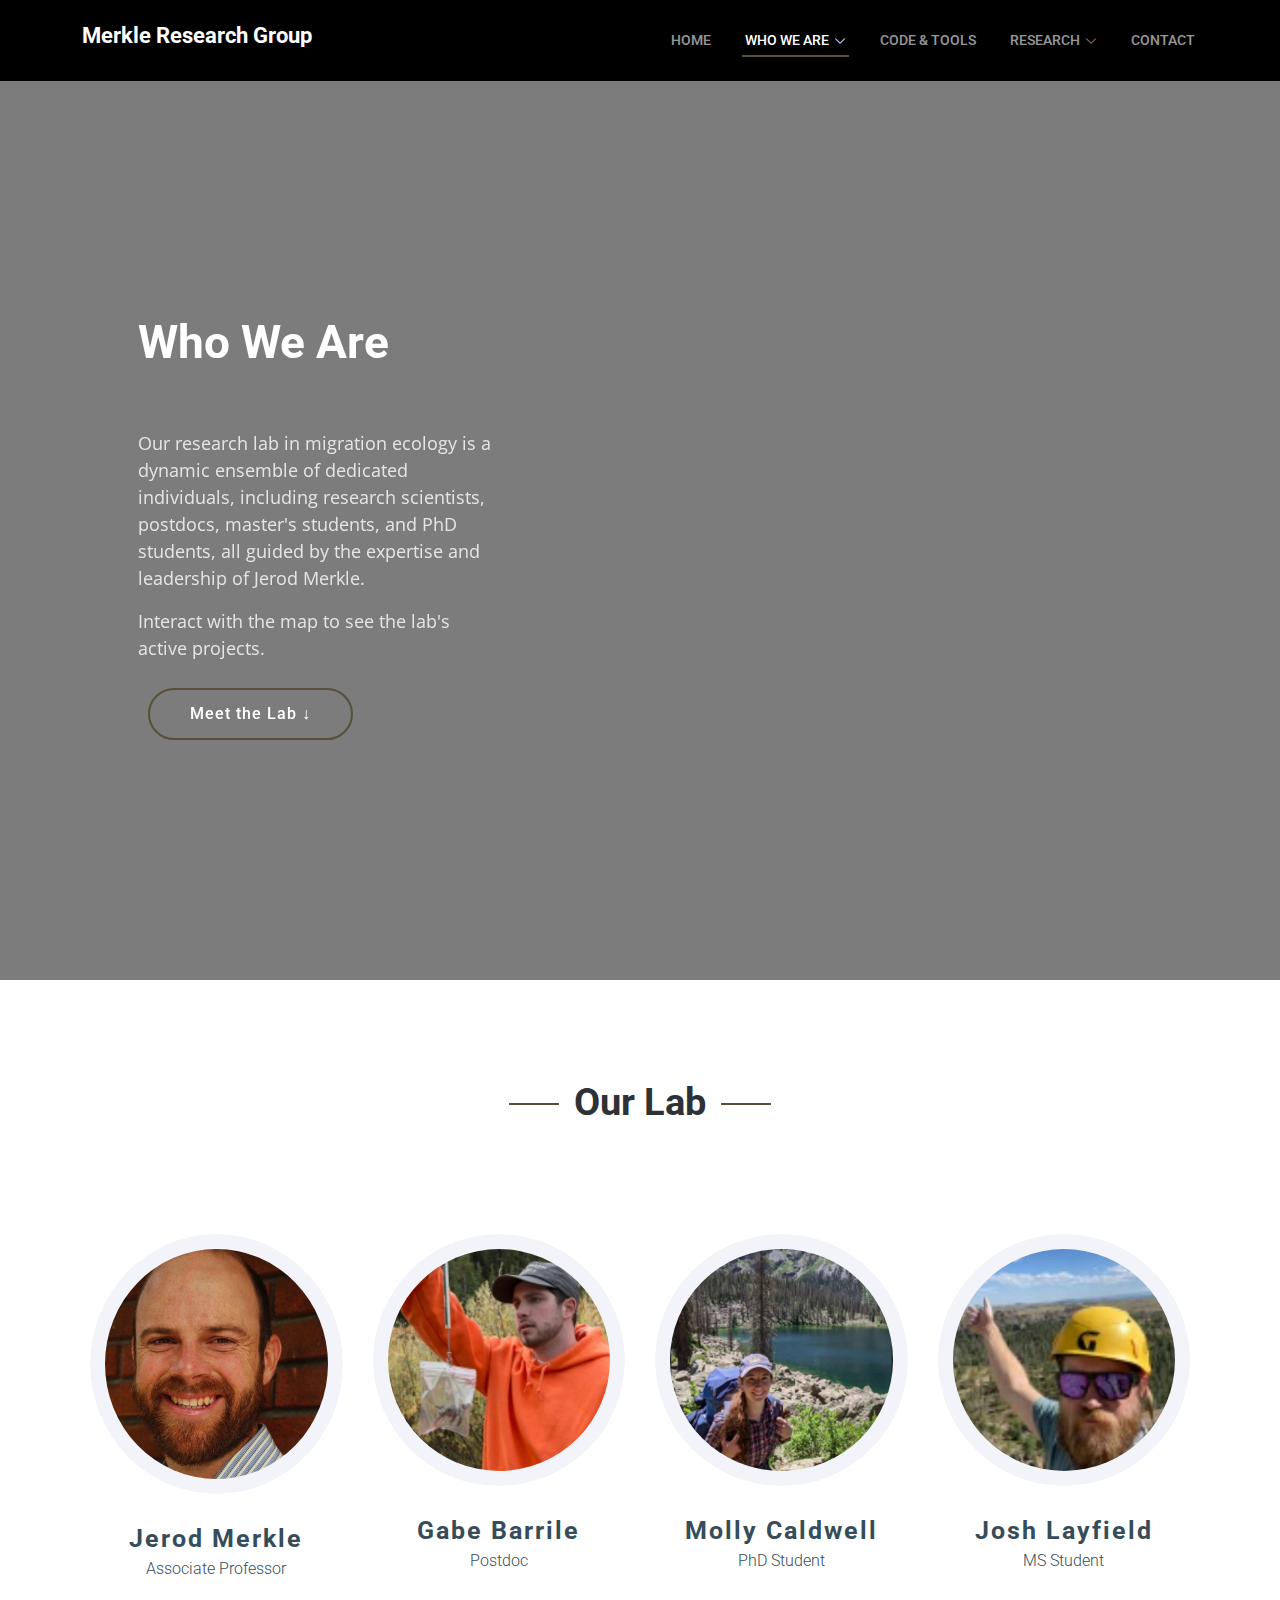
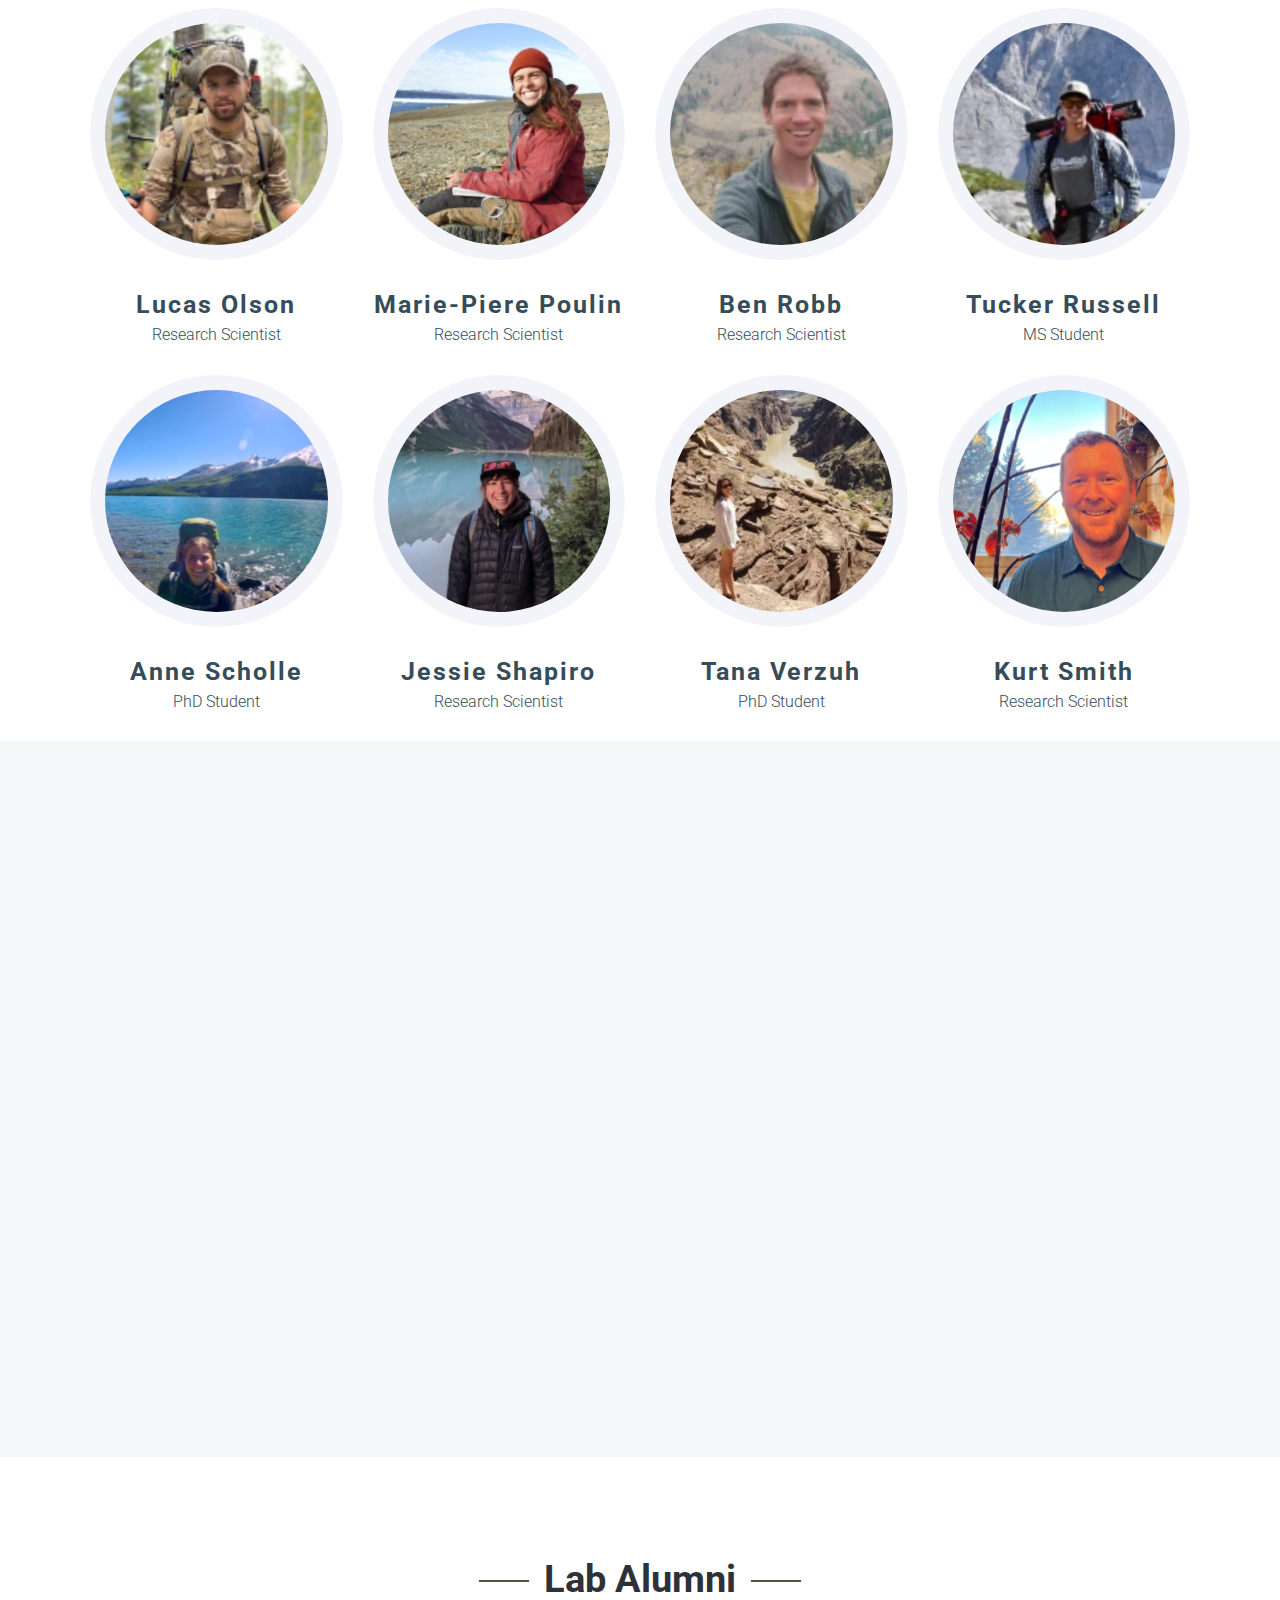
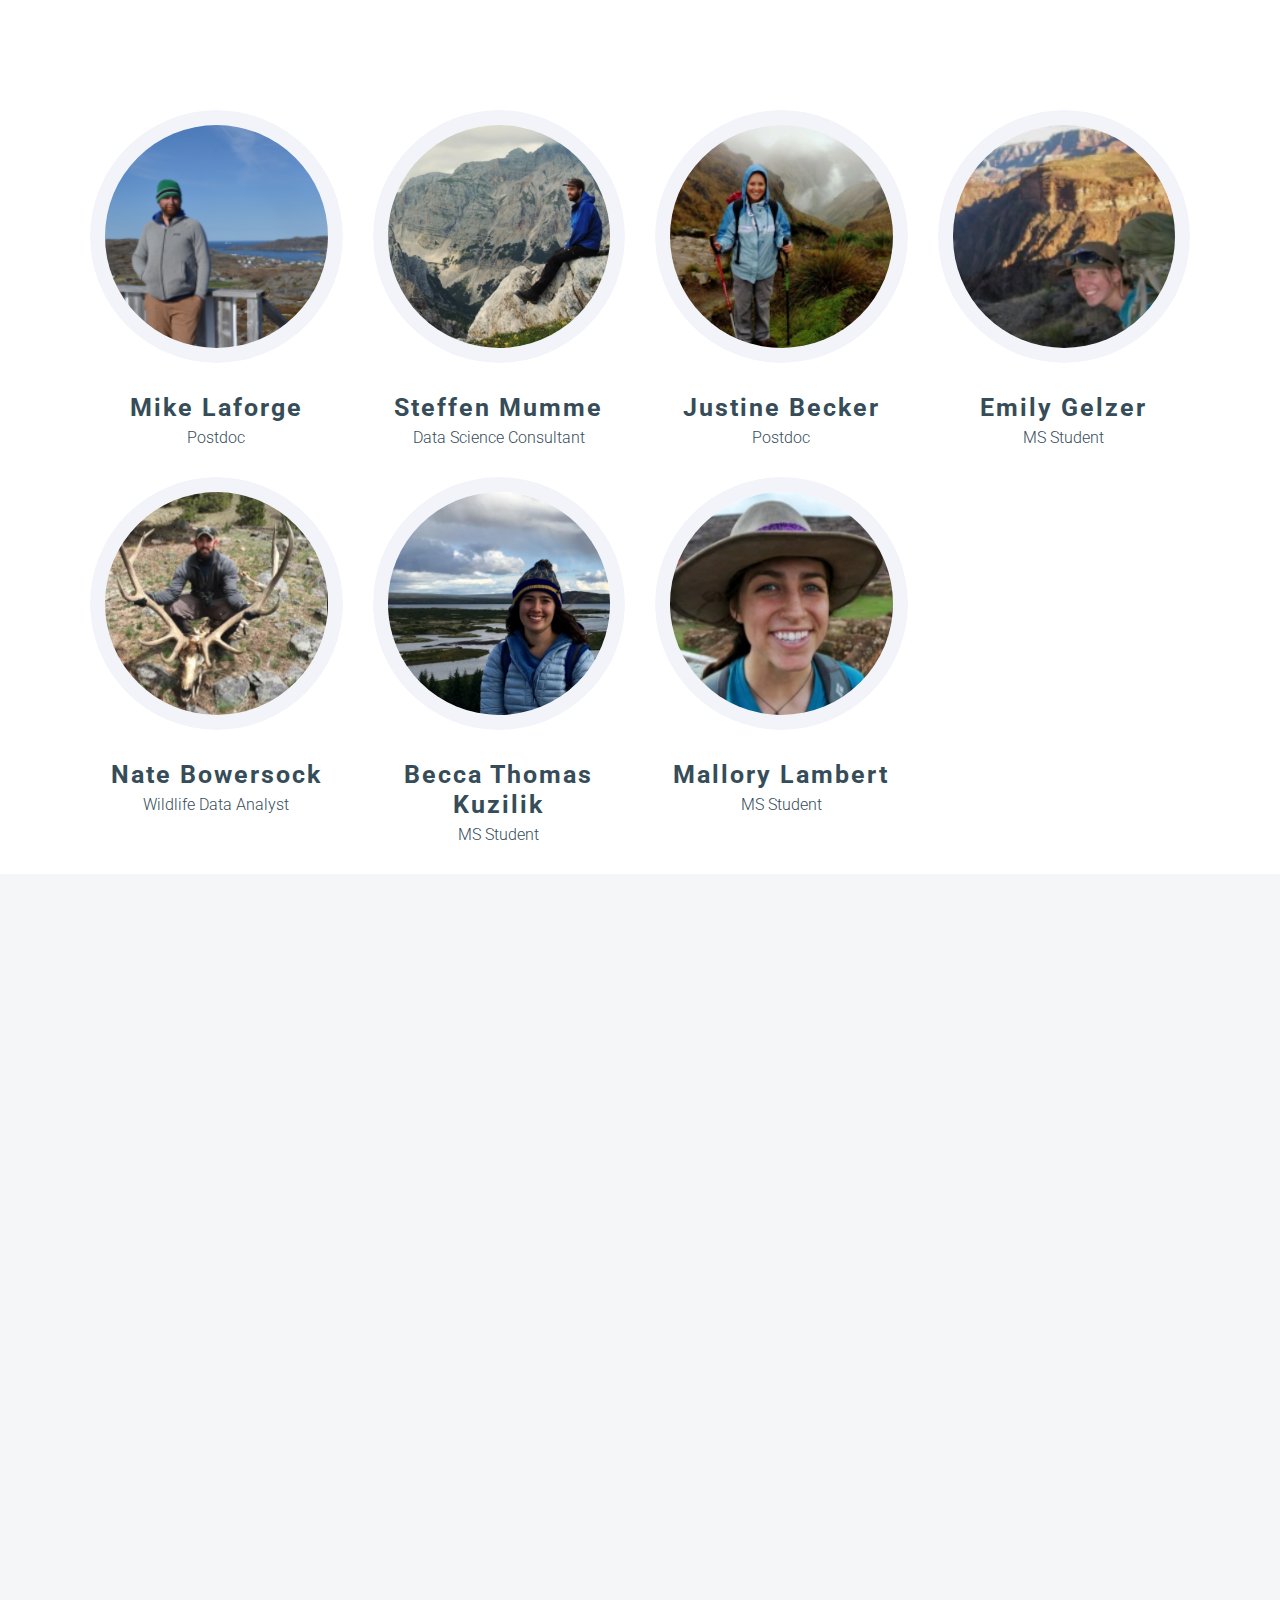
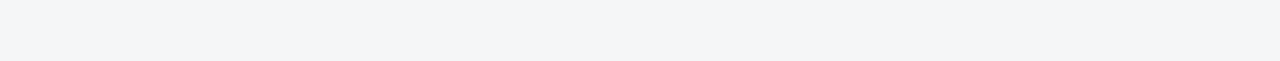
==== commit 834bb85b: "updates" ====
--- a/about.html
+++ b/about.html
@@ -55,10 +55,22 @@
       <nav id="navbar" class="navbar">
         <ul>
           <li><a href="index.html" >Home</a></li>
-          <li><a href="about.html" class="active">Who We Are</a></li>
+          <li class="dropdown" class = "active"><a href="about.html" class="active"><span>Who We Are</span> <i class="bi bi-chevron-down dropdown-indicator"></i></a>
+            <ul>
+              <li><a href="about.html#team">Meet the Lab</a></li>
+              <li><a href="about.html#join-us">Join Us</a></li>
+
+            </ul>
+          </li>
           <li><a href="code-tools.html">Code & Tools</a></li>
-          <li><a href="research.html">Research</a></li>
-          <li><a href="contact.html">Contact</a></li>
+          <li class="dropdown"><a href="research.html"><span>Research</span> <i class="bi bi-chevron-down dropdown-indicator"></i></a>
+            <ul>
+              <li><a href="research.html#features">Research Overview</a></li>
+              <li><a href="research.html#publications-section">Publications</a></li>
+
+            </ul>
+          </li>     
+                    <li><a href="contact.html">Contact</a></li>
         </ul>
       </nav><!-- .navbar -->
 
@@ -98,7 +110,7 @@
                   including research scientists, postdocs, master's students, 
                   and PhD students, all guided by the expertise and leadership of Jerod Merkle. </p>
                   <p data-aos="fade-up">Interact with the map to see the lab's active projects.</p>
-                  <a data-aos="fade-up" data-aos-delay="200" href="#team" class="btn-get-started">Meet the Lab</a>
+                  <a data-aos="fade-up" data-aos-delay="200" href="#team" class="btn-get-started">Meet the Lab  <span>↓</span></a>
                 </div>
 
                 </div>
@@ -237,6 +249,17 @@
           <div class="team-content">
               <h2>Tana Verzuh</h2>
               <h3>PhD Student</h3>
+          </div>
+      </div>
+    </div>
+    <div class="column">
+      <div class="team-6">
+        <div class="team-img" data-tab="team12">
+          <img src="assets/img/team/kurt_smith.png" alt="Team Image">
+          </div>
+          <div class="team-content">
+              <h2>Kurt Smith</h2>
+              <h3>Research Scientist</h3>
           </div>
       </div>
     </div>
@@ -589,12 +612,76 @@
                 </div>
               </div>
 
-
-
-
-     
-
-      <!-- Banner Start -->
+            <!-- Popup for Team Member 12 -->
+            <div class="popup_wrap" id="team12">
+              <div class="overlay"></div>
+    
+              <div class="popup_box">
+                <div class="close_btn"></div>
+                <div class="left_image">
+                  <img src="assets/img/team/kurt_smith.png" alt="Kurt"/>
+                  <span class="email">
+                  <strong>Email:</strong> ksmith94@uwyo.edu
+                  </span>
+                </div>
+    
+                <div class="right_content">
+                  <h2>Kurt Smith<br>
+                    <span class="status">Research Scientist</span>
+                  </h2>
+                  <p>
+                    <!-- Content for Team Member 12-->
+                    Kurt grew up and Pennsylvania and slowly migrated west to pursue opportunities in wildlife ecology and management. 
+                    He has a B.S. in biology from Mansfield University, an M.S. in fisheries ecology and management from Southern Illinois
+                     University and earned his PhD in ecology at the University of Wyoming in 2016. His primary motivation is to bring scientific understanding and management tools that can be applied by resource managers to facilitate species conservation. In his free time, 
+                    Kurt enjoys many of the seasonal outdoor recreational opportunities that Wyoming has to offer.
+                  </p>
+                               
+                    </div>
+                </div>
+              </div>
+
+    <!-- ======= Join Us Section ======= -->
+    <section id="join-us" class="alt-services section-bg">
+      <div class="container" data-aos="fade-up">
+
+        <div class="row justify-content-around gy-2">
+          <div class="col-lg-5 d-flex flex-column justify-content-center">
+            <h3>Join Us</h3>
+            <p>
+              Students within the Merkle Research Group are expected to develop and apply theoretical concepts in ecology while also contributing to wildlife conservation and management. Students are also expected to participate in a team environment, present results at professional conferences and agency meetings, publish results in a timely manner in peer-reviewed scientific outlets, and assist with preparation of grant proposals.
+ 
+            </p>
+
+            <div class="icon-box d-flex position-relative" data-aos="fade-up" data-aos-delay="100">
+              <div>
+                <p>
+                  Prospective students with experience conducting and publishing research, working in GIS, and managing and analyzing large datasets in program R are especially encouraged to inquire.
+                  Please email Dr. Jerod Merkle for more information.</p>
+                  <br>
+                  <p>
+                    *Read the Merkle Research Group’s Vision, Philosophy, Policies, and Expectations <a href = "assets/docs/The-Merkle-Lab-Vision.pdf">here.</a>
+
+                  </p>
+                  <br>
+                  <p>
+                  *Each student in the Merkle Research Group develops a mentoring plan and updates it biannually. The mentoring plan rubric is <a href ="assets/docs/Merkle_MentoringPlan_rubric_dec2018.docx">here</a>.
+                </p>
+                </div>
+            </div>
+
+
+          </div>
+
+          <div class="col-lg-3 img-bg" style="background-image: url(assets/img/team_photo.jpg);"  data-aos-delay="100"></div>
+        </div>
+
+      </div>
+    </section><!-- End Alt Services Section 2 -->
+
+
+     <!-- 
+
   <section id="call-to-action" class="call-to-action">
     <div class="container" data-aos="fade-up">
       <div class="row justify-content-center">
@@ -618,7 +705,8 @@
       </div>
 
     </div>
-  </section><!-- End Call To Action Section -->
+  </section>
+-->
 
 
   <!--- ====== Lab Alumni Section =======-->
